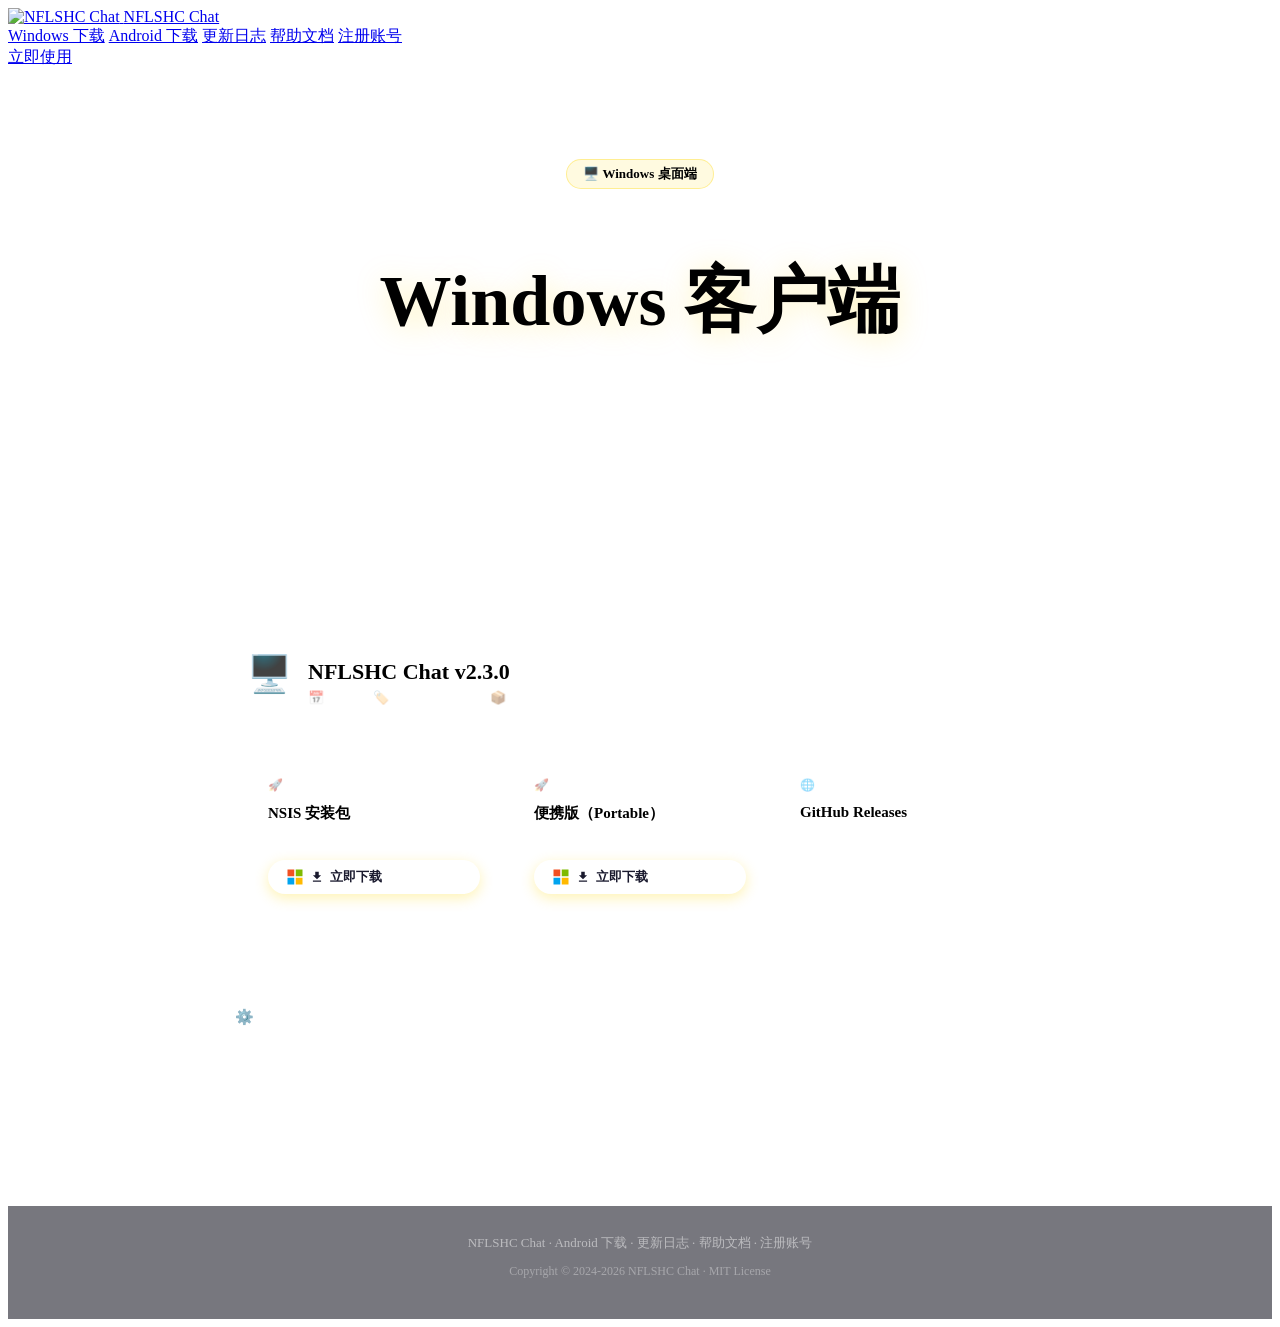
==== windows.html @ 5019d882 "Upload windows.html" ====
<!DOCTYPE html>
<html lang="zh-CN">
<head>
  <meta charset="UTF-8" />
  <meta name="viewport" content="width=device-width, initial-scale=1.0" />
  <title>Windows 客户端下载 - NFLSHC Chat</title>
  <link rel="stylesheet" href="styles.css" />
  <style>
    .page-hero {
      position: relative; z-index: 10;
      text-align: center; padding: calc(var(--nav-h) + 8vh) 24px 6vh;
      min-height: 60vh; display: flex; flex-direction: column; align-items: center; justify-content: center;
    }
    .page-badge { display: inline-block; background: rgba(255,215,0,0.12); border: 1px solid rgba(255,215,0,0.35); color: var(--gold); font-size: 13px; font-weight: 600; padding: 5px 16px; border-radius: 999px; margin-bottom: 16px; }
    .page-hero h1 { font-size: clamp(36px, 6vw, 72px); font-weight: 800; color: var(--gold); text-shadow: 0 4px 30px rgba(255,215,0,0.25); margin-bottom: 12px; }
    .page-hero p { font-size: clamp(14px, 1.8vw, 18px); color: rgba(255,255,255,0.75); max-width: 560px; line-height: 1.7; }
    .version-line { font-size: 13px; color: rgba(255,255,255,0.5); margin-top: 10px; }

    .dl-section { position: relative; z-index: 10; max-width: 860px; margin: 0 auto; padding: 0 24px 80px; }
    .dl-version-card {
      background: rgba(255,255,255,0.06); border: 1px solid rgba(255,255,255,0.12);
      border-radius: 20px; padding: 32px 36px; margin-bottom: 24px;
      backdrop-filter: blur(8px);
    }
    .ver-header { display: flex; align-items: center; gap: 16px; margin-bottom: 24px; padding-bottom: 24px; border-bottom: 1px solid rgba(255,255,255,0.08); }
    .ver-badge { font-size: 36px; }
    .ver-title h2 { font-size: 22px; font-weight: 700; margin-bottom: 4px; }
    .ver-title .ver-meta { font-size: 13px; color: rgba(255,255,255,0.5); }
    .ver-title .ver-meta span { margin-right: 16px; }

    .dl-row { display: flex; flex-wrap: wrap; gap: 12px; align-items: stretch; }
    .dl-option {
      flex: 1; min-width: 200px;
      background: rgba(255,255,255,0.06); border: 1px solid rgba(255,255,255,0.1);
      border-radius: 14px; padding: 20px 20px; display: flex; flex-direction: column; gap: 10px;
      transition: border-color .2s, transform .2s;
    }
    .dl-option:hover { border-color: rgba(255,215,0,0.4); transform: translateY(-2px); }
    .dl-option .opt-label { font-size: 12px; color: rgba(255,255,255,0.45); text-transform: uppercase; letter-spacing: 0.5px; }
    .dl-option .opt-name { font-size: 15px; font-weight: 700; }
    .dl-option .opt-size { font-size: 12px; color: rgba(255,255,255,0.5); }
    .dl-option .dl-link {
      margin-top: auto; display: inline-flex; align-items: center; gap: 6px;
      font-size: 13px; font-weight: 700; padding: 8px 18px; border-radius: 999px;
      background: linear-gradient(135deg, var(--gold) 0%, var(--orange) 100%); color: #1a1a2e;
      text-decoration: none; box-shadow: 0 4px 14px rgba(255,215,0,0.3);
      transition: transform .15s, box-shadow .2s;
    }
    .dl-option .dl-link:hover { transform: translateY(-1px); box-shadow: 0 6px 20px rgba(255,215,0,0.5); }
    .dl-option .dl-link.secondary { background: rgba(255,255,255,0.1); color: #fff; box-shadow: none; border: 1px solid rgba(255,255,255,0.2); }
    .dl-option .dl-link.secondary:hover { background: rgba(255,255,255,0.15); }

    .requirements { background: rgba(255,255,255,0.04); border: 1px solid rgba(255,255,255,0.08); border-radius: 14px; padding: 20px 24px; margin-top: 24px; }
    .requirements h3 { font-size: 15px; font-weight: 700; margin-bottom: 12px; color: rgba(255,255,255,0.9); }
    .req-grid { display: grid; grid-template-columns: repeat(auto-fill, minmax(160px, 1fr)); gap: 12px; }
    .req-item { font-size: 13px; color: rgba(255,255,255,0.65); display: flex; align-items: center; gap: 8px; }
    .req-item::before { content: '✓'; color: var(--gold); font-weight: 700; }
  </style>
</head>
<body class="page-windows">
  <div class="aurora" aria-hidden="true">
    <span class="blob blob-1"></span><span class="blob blob-2"></span>
    <span class="blob blob-3"></span><span class="blob blob-4"></span><span class="blob blob-5"></span>
    <span class="raster"></span>
  </div>

  <header class="navbar">
    <div class="nav-inner">
      <a class="brand" href="index.html">
        <img src="https://cdn.luogu.com.cn/upload/image_hosting/5rdb3c08.png" alt="NFLSHC Chat" class="brand-logo" />
        <span class="brand-word">NFLSHC Chat</span>
      </a>
      <nav class="menu">
        <a href="windows.html" class="active">Windows 下载</a>
        <a href="android.html">Android 下载</a>
        <a href="log.html">更新日志</a>
        <a href="https://help.nflshcchat.cc.cd" target="_blank">帮助文档</a>
        <a href="register.html">注册账号</a>
      </nav>
      <a class="nav-cta" href="https://nflshcchat.cc.cd/chat" target="_blank">立即使用</a>
    </div>
  </header>

  <div class="page-hero">
    <div class="page-badge">🖥️ Windows 桌面端</div>
    <h1>Windows 客户端</h1>
    <p>基于 Electron 构建的原生 Windows 桌面客户端，支持 NSIS 安装版和便携版，即装即用，界面美观，性能高效。</p>
    <p class="version-line">当前版本：NFLSHC Chat v2.3.0 · 2026 · 64位</p>
  </div>

  <div class="dl-section">
    <div class="dl-version-card">
      <div class="ver-header">
        <span class="ver-badge">🖥️</span>
        <div class="ver-title">
          <h2>NFLSHC Chat v2.3.0</h2>
          <div class="ver-meta">
            <span>📅 2026</span>
            <span>🏷️ 64位 Windows</span>
            <span>📦 Electron</span>
          </div>
        </div>
      </div>

      <div class="dl-row">
        <div class="dl-option">
          <div class="opt-label">🚀 快速通道</div>
          <div class="opt-name">NSIS 安装包</div>
          <div class="opt-size">推荐安装，稳定更新</div>
          <a class="dl-link" href="https://feishu.doubao.com/drive/file/GvrObo7qToNup4x9EE0c8kKlnEg" target="_blank">
            <svg viewBox="0 0 24 24" width="18" height="18" aria-hidden="true" style="flex-shrink:0"><rect x="2" y="2" width="9" height="9" fill="#F25022"/><rect x="13" y="2" width="9" height="9" fill="#7FBA00"/><rect x="2" y="13" width="9" height="9" fill="#00A4EF"/><rect x="13" y="13" width="9" height="9" fill="#FFB900"/></svg>
            <svg viewBox="0 0 24 24" width="14" height="14" fill="currentColor"><path d="M19 9h-4V3H9v6H5l7 7 7-7zM5 18v2h14v-2H5z"/></svg>
            立即下载
          </a>
        </div>
        <div class="dl-option">
          <div class="opt-label">🚀 快速通道</div>
          <div class="opt-name">便携版（Portable）</div>
          <div class="opt-size">无需安装，U盘随身</div>
          <a class="dl-link" href="https://feishu.doubao.com/drive/file/SgW2bMUrXopYW1xGr7IcnCtrnbe" target="_blank">
            <svg viewBox="0 0 24 24" width="18" height="18" aria-hidden="true" style="flex-shrink:0"><rect x="2" y="2" width="9" height="9" fill="#F25022"/><rect x="13" y="2" width="9" height="9" fill="#7FBA00"/><rect x="2" y="13" width="9" height="9" fill="#00A4EF"/><rect x="13" y="13" width="9" height="9" fill="#FFB900"/></svg>
            <svg viewBox="0 0 24 24" width="14" height="14" fill="currentColor"><path d="M19 9h-4V3H9v6H5l7 7 7-7zM5 18v2h14v-2H5z"/></svg>
            立即下载
          </a>
        </div>
        <div class="dl-option">
          <div class="opt-label">🌐 官方通道</div>
          <div class="opt-name">GitHub Releases</div>
          <div class="opt-size">最新版本，开源透明</div>
          <a class="dl-link secondary" href="https://github.com/user-henry/nflshcchat-windows/releases/tag/v2.3.0" target="_blank">
            <svg viewBox="0 0 24 24" width="14" height="14" fill="currentColor"><path d="M12 2C6.48 2 2 6.48 2 12s4.48 10 10 10 10-4.48 10-10S17.52 2 12 2zm-1 17.93c-3.95-.49-7-3.85-7-7.93 0-.62.08-1.21.21-1.79L9 15v1c0 1.1.9 2 2 2v1.93z"/></svg>
            访问 GitHub
          </a>
        </div>
      </div>
    </div>

    <div class="requirements">
      <h3>⚙️ 系统要求</h3>
      <div class="req-grid">
        <div class="req-item">Windows 10 及以上版本</div>
        <div class="req-item">64 位处理器（x64）</div>
        <div class="req-item">至少 4 GB 可用内存</div>
        <div class="req-item">至少 200 MB 可用磁盘空间</div>
        <div class="req-item">互联网连接（用于数据同步）</div>
        <div class="req-item">NFLSHC Chat 账号（用于登录认证）</div>
      </div>
    </div>
  </div>

  <footer class="footer" style="position:relative;z-index:10;padding:28px 24px;text-align:center;background:rgba(8,8,20,0.55);">
    <div style="max-width:1100px;margin:0 auto;">
      <div style="font-size:13px;color:rgba(255,255,255,0.5);margin-bottom:10px;">
        <a href="index.html" style="color:var(--gold-light);text-decoration:none;">NFLSHC Chat</a> ·
        <a href="android.html" style="color:rgba(255,255,255,0.5);text-decoration:none;">Android 下载</a> ·
        <a href="log.html" style="color:rgba(255,255,255,0.5);text-decoration:none;">更新日志</a> ·
        <a href="https://help.nflshcchat.cc.cd" target="_blank" style="color:rgba(255,255,255,0.5);text-decoration:none;">帮助文档</a> ·
        <a href="register.html" style="color:rgba(255,255,255,0.5);text-decoration:none;">注册账号</a>
      </div>
      <p style="font-size:12px;color:rgba(255,255,255,0.35);">Copyright © 2024-2026 NFLSHC Chat · MIT License</p>
    </div>
  </footer>
  <script src="script.js"></script>
</body>
</html>
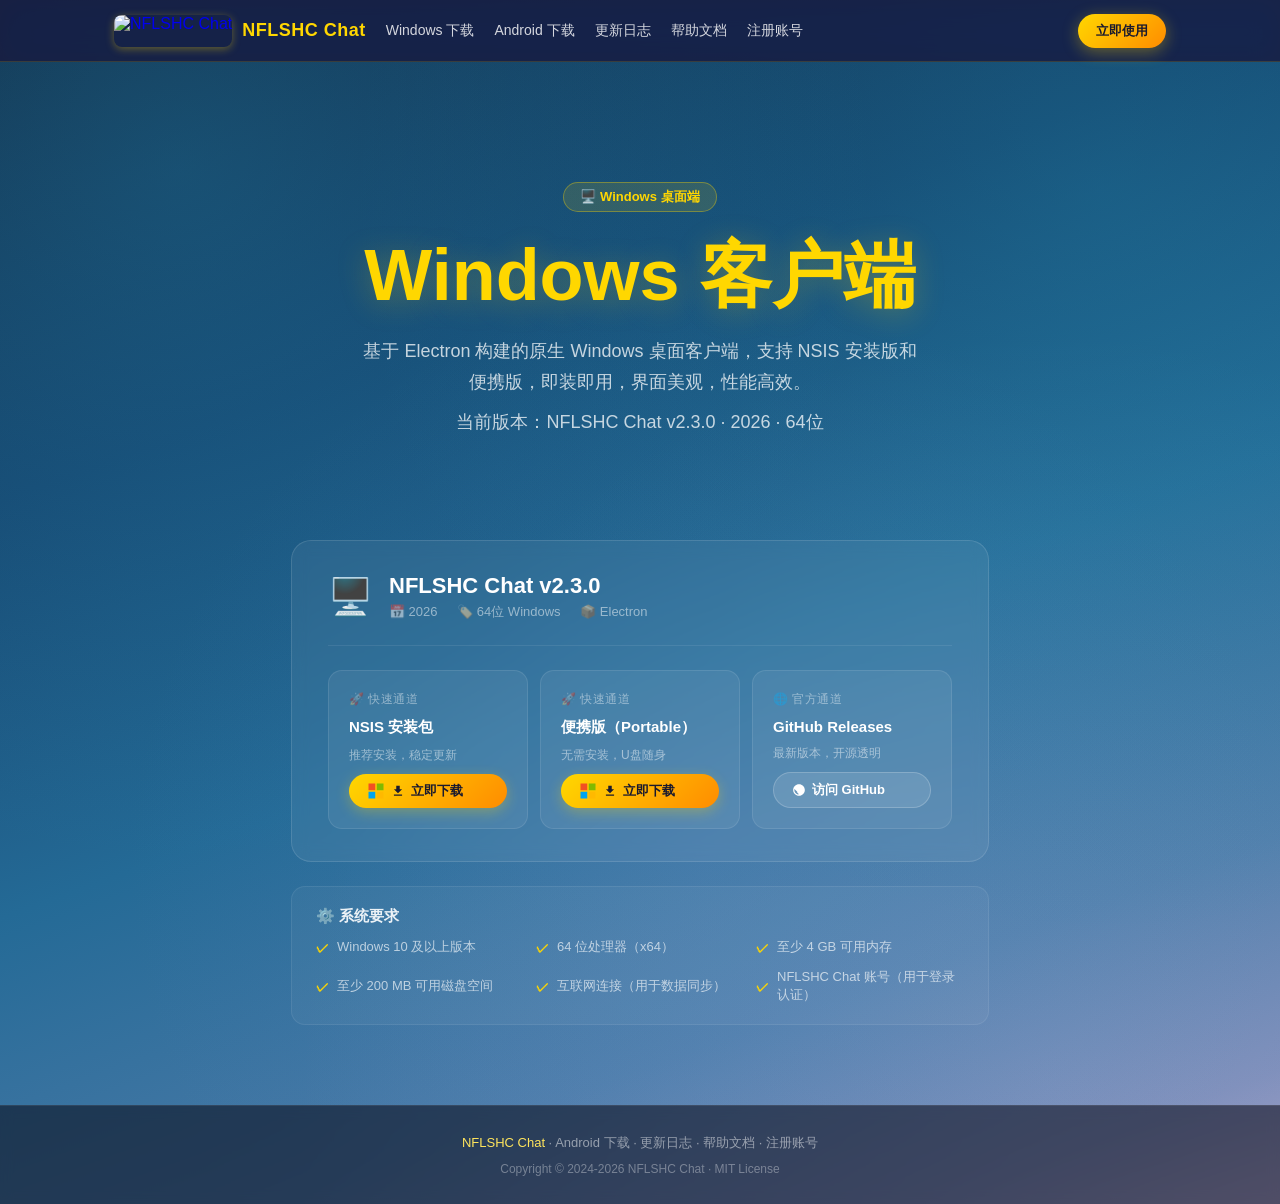
==== commit 6c05bb71: "Update windows.html (download links -> feishu latest)" ====
--- a/windows.html
+++ b/windows.html
@@ -107,7 +107,7 @@
           <div class="opt-label">🚀 快速通道</div>
           <div class="opt-name">NSIS 安装包</div>
           <div class="opt-size">推荐安装，稳定更新</div>
-          <a class="dl-link" href="https://feishu.doubao.com/drive/file/GvrObo7qToNup4x9EE0c8kKlnEg" target="_blank">
+          <a class="dl-link" href="https://feishu.doubao.com/drive/file/QZMpbZ6PVoZUr1xkyPrcOxY1nkc" target="_blank">
             <svg viewBox="0 0 24 24" width="18" height="18" aria-hidden="true" style="flex-shrink:0"><rect x="2" y="2" width="9" height="9" fill="#F25022"/><rect x="13" y="2" width="9" height="9" fill="#7FBA00"/><rect x="2" y="13" width="9" height="9" fill="#00A4EF"/><rect x="13" y="13" width="9" height="9" fill="#FFB900"/></svg>
             <svg viewBox="0 0 24 24" width="14" height="14" fill="currentColor"><path d="M19 9h-4V3H9v6H5l7 7 7-7zM5 18v2h14v-2H5z"/></svg>
             立即下载
@@ -117,7 +117,7 @@
           <div class="opt-label">🚀 快速通道</div>
           <div class="opt-name">便携版（Portable）</div>
           <div class="opt-size">无需安装，U盘随身</div>
-          <a class="dl-link" href="https://feishu.doubao.com/drive/file/SgW2bMUrXopYW1xGr7IcnCtrnbe" target="_blank">
+          <a class="dl-link" href="https://feishu.doubao.com/drive/file/MGg8bJBdwoOH1YxjBStcY2UDnGf" target="_blank">
             <svg viewBox="0 0 24 24" width="18" height="18" aria-hidden="true" style="flex-shrink:0"><rect x="2" y="2" width="9" height="9" fill="#F25022"/><rect x="13" y="2" width="9" height="9" fill="#7FBA00"/><rect x="2" y="13" width="9" height="9" fill="#00A4EF"/><rect x="13" y="13" width="9" height="9" fill="#FFB900"/></svg>
             <svg viewBox="0 0 24 24" width="14" height="14" fill="currentColor"><path d="M19 9h-4V3H9v6H5l7 7 7-7zM5 18v2h14v-2H5z"/></svg>
             立即下载
--- a/styles.css
+++ b/styles.css
@@ -0,0 +1,292 @@
+:root {
+  --gold: #ffd700;
+  --gold-dark: #e6b800;
+  --gold-light: #ffe55c;
+  --orange: #ff8c00;
+  --nav-h: 62px;
+  --maxw: 1100px;
+  --text: #ffffff;
+  --text-muted: rgba(255,255,255,0.75);
+  --card-bg: rgba(255,255,255,0.1);
+  --card-border: rgba(255,255,255,0.15);
+  --font: -apple-system, BlinkMacSystemFont, "Segoe UI", Roboto, "PingFang SC", "Microsoft YaHei", sans-serif;
+}
+*{ box-sizing: border-box; margin: 0; padding: 0; }
+
+html { min-height: 100%; }
+
+body{
+  font-family: var(--font);
+  color: var(--text);
+  min-height: 100vh;
+  overflow-x: hidden;
+  position: relative;
+  display: flex;
+  flex-direction: column;
+  /* 单一极光渐变背景：线性渐变 + 几处柔和径向光晕，整体固定不滚动，避免与文本框错位 */
+  background:
+    radial-gradient(circle at 12% 16%, rgba(255,215,0,0.10), transparent 42%),
+    radial-gradient(circle at 88% 12%, rgba(40,170,210,0.22), transparent 48%),
+    radial-gradient(circle at 60% 68%, rgba(126,120,187,0.18), transparent 52%),
+    radial-gradient(circle at 84% 92%, rgba(204,172,177,0.20), transparent 50%),
+    linear-gradient(160deg, #16233f 0%, #1d4e89 28%, #2a6fa0 52%, #5a6aa8 76%, #8a7ab0 90%, #b0a0c0 100%);
+}
+
+/* 各页面极光色调略有差异，但均为同一套极光主题、单一背景层 */
+body.page-windows{
+  background:
+    radial-gradient(circle at 14% 14%, rgba(40,170,210,0.22), transparent 46%),
+    radial-gradient(circle at 86% 16%, rgba(30,144,176,0.26), transparent 50%),
+    radial-gradient(circle at 55% 72%, rgba(90,140,200,0.16), transparent 52%),
+    radial-gradient(circle at 82% 90%, rgba(170,190,220,0.18), transparent 50%),
+    linear-gradient(160deg, #122a44 0%, #16456e 30%, #246a96 55%, #4a7aa8 78%, #7a8ab8 92%, #a8a0c8 100%);
+}
+body.page-android{
+  background:
+    radial-gradient(circle at 14% 16%, rgba(126,120,187,0.24), transparent 46%),
+    radial-gradient(circle at 86% 14%, rgba(138,120,200,0.22), transparent 50%),
+    radial-gradient(circle at 58% 70%, rgba(180,150,216,0.16), transparent 52%),
+    radial-gradient(circle at 82% 90%, rgba(204,172,200,0.18), transparent 50%),
+    linear-gradient(160deg, #1c1a3a 0%, #2d3a7a 30%, #4a5aa8 52%, #6a6ab0 74%, #8a7ab8 90%, #b0a0c8 100%);
+}
+body.page-log{
+  background:
+    radial-gradient(circle at 12% 16%, rgba(40,120,200,0.22), transparent 46%),
+    radial-gradient(circle at 88% 14%, rgba(90,120,200,0.20), transparent 50%),
+    radial-gradient(circle at 56% 70%, rgba(126,120,187,0.18), transparent 52%),
+    radial-gradient(circle at 84% 90%, rgba(180,170,216,0.18), transparent 50%),
+    linear-gradient(160deg, #161d38 0%, #22356a 30%, #3a5a9c 54%, #5a6aa8 76%, #8a7ab0 90%, #aaa0c8 100%);
+}
+body.page-register{
+  background:
+    radial-gradient(circle at 12% 16%, rgba(255,215,0,0.10), transparent 42%),
+    radial-gradient(circle at 88% 12%, rgba(40,170,210,0.20), transparent 48%),
+    radial-gradient(circle at 60% 68%, rgba(126,120,187,0.16), transparent 52%),
+    radial-gradient(circle at 84% 92%, rgba(204,172,177,0.18), transparent 50%),
+    linear-gradient(160deg, #16223f 0%, #1d4e89 30%, #2a6fa0 54%, #5a6aa8 78%, #8a7ab0 92%, #b0a0c0 100%);
+}
+
+/* ===== Aurora animated background ===== */
+/* 第二层浮动光斑已废弃：背景统一烘焙进 body，避免与文本框错位 */
+.aurora{ display: none; }
+.blob{
+  position: absolute; border-radius: 50%;
+  filter: blur(80px); opacity: .45;
+  mix-blend-mode: screen;
+  animation: drift 20s ease-in-out infinite alternate;
+}
+.blob-1{ width: 50vw; height: 50vw; left: -10vw; top: -8vw;
+  background: radial-gradient(circle, rgba(255,215,0,0.7) 0%, rgba(255,140,0,0) 70%); animation-delay: 0s; }
+.blob-2{ width: 42vw; height: 42vw; right: -8vw; top: 2vw;
+  background: radial-gradient(circle, rgba(30,144,176,0.6) 0%, rgba(30,144,176,0) 70%); animation-delay: -5s; }
+.blob-3{ width: 46vw; height: 46vw; left: 20vw; top: 18vw;
+  background: radial-gradient(circle, rgba(85,136,204,0.55) 0%, rgba(85,136,204,0) 70%); animation-delay: -10s; }
+.blob-4{ width: 40vw; height: 40vw; right: 10vw; bottom: -4vw;
+  background: radial-gradient(circle, rgba(126,120,187,0.55) 0%, rgba(126,120,187,0) 70%); animation-delay: -15s; }
+.blob-5{ width: 44vw; height: 44vw; left: -6vw; bottom: 4vw;
+  background: radial-gradient(circle, rgba(204,172,177,0.55) 0%, rgba(204,172,177,0) 70%); animation-delay: -20s; }
+.raster{
+  position: absolute; inset: 0;
+  background: repeating-linear-gradient(90deg,
+    rgba(255,255,255,0.04) 0px, rgba(255,255,255,0.04) 1px,
+    rgba(0,0,0,0.03) 2px, rgba(0,0,0,0.03) 3px);
+  opacity: .7;
+}
+@keyframes drift{
+  from{ transform: translate3d(0,0,0) scale(1); }
+  to{ transform: translate3d(3vw,2vw,0) scale(1.1); }
+}
+
+/* ===== Navbar ===== */
+.navbar{
+  position: fixed; top: 0; left: 0; right: 0; height: var(--nav-h);
+  z-index: 20; display: flex; align-items: center;
+  background: rgba(26,26,62,0.82);
+  backdrop-filter: saturate(160%) blur(14px);
+  border-bottom: 1px solid rgba(255,215,0,0.15);
+}
+.nav-inner{
+  width: 100%; max-width: var(--maxw); margin: 0 auto;
+  padding: 0 24px; display: flex; align-items: center; gap: 20px;
+}
+.brand{ display: flex; align-items: center; gap: 10px; text-decoration: none; flex-shrink: 0; }
+.brand svg{ filter: drop-shadow(0 2px 8px rgba(255,215,0,0.4)); }
+.brand-logo{ height: 32px; width: auto; border-radius: 8px; box-shadow: 0 2px 8px rgba(255,215,0,0.35); }
+.brand-word{ font-size: 18px; font-weight: 800; color: var(--gold); letter-spacing: 0.5px; }
+
+.menu{ display: flex; align-items: center; gap: 20px; flex: 1; }
+.menu a{
+  font-size: 14px; font-weight: 500; color: rgba(255,255,255,0.82); text-decoration: none;
+  transition: color .2s; white-space: nowrap;
+}
+.menu a:hover{ color: var(--gold); }
+
+.nav-cta{
+  font-size: 13px; font-weight: 700; color: #1a1a2e; text-decoration: none;
+  background: linear-gradient(135deg, var(--gold) 0%, var(--orange) 100%);
+  padding: 8px 18px; border-radius: 999px;
+  box-shadow: 0 4px 16px rgba(255,215,0,0.35);
+  transition: transform .15s, box-shadow .2s; white-space: nowrap;
+}
+.nav-cta:hover{ transform: translateY(-1px); box-shadow: 0 6px 20px rgba(255,215,0,0.55); }
+
+/* ===== Hero ===== */
+.hero{
+  position: relative; z-index: 10; flex: 1;
+  display: flex; flex-direction: column; align-items: center; justify-content: center;
+  text-align: center; padding: calc(var(--nav-h) + 6vh) 24px 6vh;
+  min-height: 82vh;
+}
+.hero-badge{
+  display: inline-block;
+  background: rgba(255,215,0,0.15); border: 1px solid rgba(255,215,0,0.4);
+  color: var(--gold-light); font-size: 13px; font-weight: 600;
+  padding: 6px 18px; border-radius: 999px; margin-bottom: 20px;
+  letter-spacing: 0.5px;
+}
+.headline{
+  display: flex; flex-direction: column; align-items: center; gap: 4px;
+  font-weight: 800; line-height: 1.0; margin-bottom: 16px;
+  text-shadow: 0 4px 30px rgba(0,0,0,0.4);
+}
+.platform-name{ font-size: clamp(52px, 9vw, 108px); letter-spacing: 2px; color: var(--gold); }
+.tagline{ font-size: clamp(14px, 2vw, 20px); font-weight: 500; letter-spacing: 3px; margin-bottom: 16px; color: rgba(255,255,255,0.85); }
+.hero-desc{ font-size: clamp(14px, 1.5vw, 17px); max-width: 600px; color: rgba(255,255,255,0.75); line-height: 1.75; margin-bottom: 32px; }
+.hero-ctas{ display: flex; flex-wrap: wrap; gap: 12px; justify-content: center; margin-bottom: 20px; }
+.download-btn{
+  display: inline-flex; align-items: center; gap: 8px;
+  text-decoration: none; border-radius: 999px;
+  font-size: 15px; font-weight: 600; padding: 13px 28px;
+  transition: transform .15s, box-shadow .2s;
+}
+.download-btn.primary{
+  background: linear-gradient(135deg, var(--gold) 0%, var(--orange) 100%);
+  color: #1a1a2e; box-shadow: 0 6px 24px rgba(255,215,0,0.4);
+}
+.download-btn.primary:hover{ transform: translateY(-2px); box-shadow: 0 10px 32px rgba(255,215,0,0.6); }
+.download-btn.secondary{
+  background: rgba(255,255,255,0.12); color: #fff;
+  border: 1px solid rgba(255,255,255,0.25);
+  backdrop-filter: blur(6px);
+}
+.download-btn.secondary:hover{ background: rgba(255,255,255,0.2); transform: translateY(-2px); }
+.download-btn.outline{
+  background: transparent; color: var(--gold-light);
+  border: 1px solid rgba(255,215,0,0.35);
+}
+.download-btn.outline:hover{ background: rgba(255,215,0,0.08); transform: translateY(-2px); }
+.version{ font-size: 13px; color: rgba(255,255,255,0.5); }
+
+/* ===== Features ===== */
+.features{
+  position: relative; z-index: 10;
+  padding: 0 24px 72px; max-width: var(--maxw); margin: 0 auto; width: 100%;
+}
+.section-header{ text-align: center; margin-bottom: 40px; }
+.section-header h2{ font-size: clamp(24px, 3vw, 36px); font-weight: 700; margin-bottom: 8px; }
+.section-header p{ font-size: 16px; color: rgba(255,255,255,0.7); }
+.features-grid{ display: grid; grid-template-columns: repeat(auto-fill, minmax(260px, 1fr)); gap: 20px; }
+.feature-card{
+  background: rgba(255,255,255,0.07); border: 1px solid rgba(255,255,255,0.12);
+  border-radius: 16px; padding: 24px 22px;
+  backdrop-filter: blur(8px);
+  transition: transform .2s, background .2s, border-color .2s;
+}
+.feature-card:hover{ transform: translateY(-4px); background: rgba(255,255,255,0.11); border-color: rgba(255,215,0,0.3); }
+.feat-icon{ font-size: 28px; display: block; margin-bottom: 12px; }
+.feature-card h3{ font-size: 17px; font-weight: 700; margin-bottom: 8px; }
+.feature-card p{ font-size: 14px; color: rgba(255,255,255,0.7); line-height: 1.7; }
+
+/* ===== Downloads ===== */
+.downloads{
+  position: relative; z-index: 10;
+  padding: 0 24px 72px; max-width: var(--maxw); margin: 0 auto; width: 100%;
+}
+.download-grid{ display: grid; grid-template-columns: 1fr 1fr; gap: 24px; margin-bottom: 28px; }
+.dl-card{
+  background: rgba(255,255,255,0.08); border: 1px solid rgba(255,255,255,0.14);
+  border-radius: 20px; padding: 28px 26px;
+  backdrop-filter: blur(8px);
+  transition: transform .2s, border-color .2s;
+  display: flex; flex-direction: column; gap: 16px;
+}
+.dl-card:hover{ transform: translateY(-3px); border-color: rgba(255,215,0,0.35); }
+.dl-icon{ font-size: 40px; }
+.dl-info h3{ font-size: 20px; font-weight: 700; margin-bottom: 4px; }
+.dl-version{ font-size: 13px; color: rgba(255,255,255,0.6); margin-bottom: 8px; }
+.dl-channels{ display: flex; gap: 8px; flex-wrap: wrap; }
+.channel-tag{
+  font-size: 11px; font-weight: 600; padding: 3px 10px; border-radius: 999px;
+}
+.channel-tag.fast{ background: rgba(255,215,0,0.15); color: var(--gold-light); border: 1px solid rgba(255,215,0,0.3); }
+.dl-actions{ display: flex; flex-wrap: wrap; gap: 8px; margin-top: auto; }
+.dl-btn{
+  display: inline-flex; align-items: center; gap: 6px;
+  font-size: 13px; font-weight: 600; padding: 9px 18px; border-radius: 999px;
+  text-decoration: none; transition: transform .15s, box-shadow .2s;
+}
+.dl-btn.gold{ background: linear-gradient(135deg, var(--gold) 0%, var(--orange) 100%); color: #1a1a2e; box-shadow: 0 4px 14px rgba(255,215,0,0.3); }
+.dl-btn.gold:hover{ transform: translateY(-1px); box-shadow: 0 6px 20px rgba(255,215,0,0.5); }
+.dl-btn.outline{ background: rgba(255,255,255,0.1); color: #fff; border: 1px solid rgba(255,255,255,0.2); }
+.dl-btn.outline:hover{ background: rgba(255,255,255,0.16); }
+.dl-btn.ghost{ background: transparent; color: rgba(255,255,255,0.6); border: 1px solid rgba(255,255,255,0.1); }
+.dl-btn.ghost:hover{ color: rgba(255,255,255,0.9); border-color: rgba(255,255,255,0.25); }
+
+.dl-official{
+  background: rgba(255,255,255,0.05); border: 1px solid rgba(255,255,255,0.1);
+  border-radius: 16px; padding: 20px 24px;
+}
+.dl-official h4{ font-size: 15px; font-weight: 700; margin-bottom: 12px; color: rgba(255,255,255,0.9); }
+.official-links{ display: flex; flex-wrap: wrap; gap: 8px 20px; }
+.official-links a{
+  font-size: 13px; color: var(--gold-light); text-decoration: none;
+  display: flex; align-items: center; gap: 5px;
+}
+.official-links a:hover{ text-decoration: underline; }
+
+/* ===== Community ===== */
+.community{ position: relative; z-index: 10; padding: 0 24px 72px; max-width: var(--maxw); margin: 0 auto; width: 100%; }
+.qr-grid{ display: grid; grid-template-columns: 1fr 1fr; gap: 24px; max-width: 600px; margin: 0 auto; }
+.qr-card{
+  background: rgba(255,255,255,0.08); border: 1px solid rgba(255,255,255,0.14);
+  border-radius: 20px; padding: 28px 24px; text-align: center;
+  backdrop-filter: blur(8px); transition: transform .2s, border-color .2s;
+}
+.qr-card:hover{ transform: translateY(-3px); border-color: rgba(255,215,0,0.3); }
+.qr-img-wrap{ margin-bottom: 16px; }
+.qr-img-wrap img{ width: 140px; height: 140px; border-radius: 12px; border: 2px solid rgba(255,255,255,0.15); object-fit: cover; background: #fff; }
+.qr-card h3{ font-size: 17px; font-weight: 700; margin-bottom: 6px; }
+.qr-card p{ font-size: 13px; color: rgba(255,255,255,0.65); }
+
+/* ===== Tech Banner ===== */
+.tech-banner{
+  position: relative; z-index: 10;
+  background: rgba(0,0,0,0.18); border-top: 1px solid rgba(255,255,255,0.08);
+  border-bottom: 1px solid rgba(255,255,255,0.08);
+  padding: 28px 24px; text-align: center;
+}
+.tech-inner{ display: flex; flex-wrap: wrap; justify-content: center; align-items: center; gap: 8px; margin-bottom: 10px; }
+.tech-tag{ font-size: 14px; font-weight: 600; color: rgba(255,255,255,0.9); }
+.tech-sep{ color: rgba(255,215,0,0.5); font-size: 16px; font-weight: 700; }
+.tech-caption{ font-size: 13px; color: rgba(255,255,255,0.45); }
+
+/* ===== Footer ===== */
+.footer{ position: relative; z-index: 10; padding: 28px 24px 32px; background: rgba(10,10,26,0.5); backdrop-filter: blur(6px); border-top: 1px solid rgba(255,255,255,0.08); }
+.foot-inner{ max-width: var(--maxw); margin: 0 auto; text-align: center; }
+.foot-brand{ display: flex; align-items: center; justify-content: center; gap: 10px; font-size: 15px; font-weight: 600; margin-bottom: 16px; color: rgba(255,255,255,0.85); }
+.foot-logo{ font-size: 20px; }
+.foot-links{ display: flex; flex-wrap: wrap; justify-content: center; gap: 6px 20px; margin-bottom: 14px; }
+.foot-links a{ font-size: 13px; color: rgba(255,255,255,0.6); text-decoration: none; }
+.foot-links a:hover{ color: var(--gold-light); }
+.copyright{ font-size: 12px; color: rgba(255,255,255,0.4); }
+
+/* ===== Responsive ===== */
+@media (max-width: 768px){
+  .menu{ gap: 12px; overflow-x: auto; flex: 1; }
+  .menu a{ font-size: 13px; }
+  .nav-cta{ display: none; }
+  .download-grid, .qr-grid{ grid-template-columns: 1fr; }
+  .hero-ctas{ flex-direction: column; align-items: center; }
+  .dl-actions{ flex-direction: column; }
+  .dl-btn{ justify-content: center; }
+}
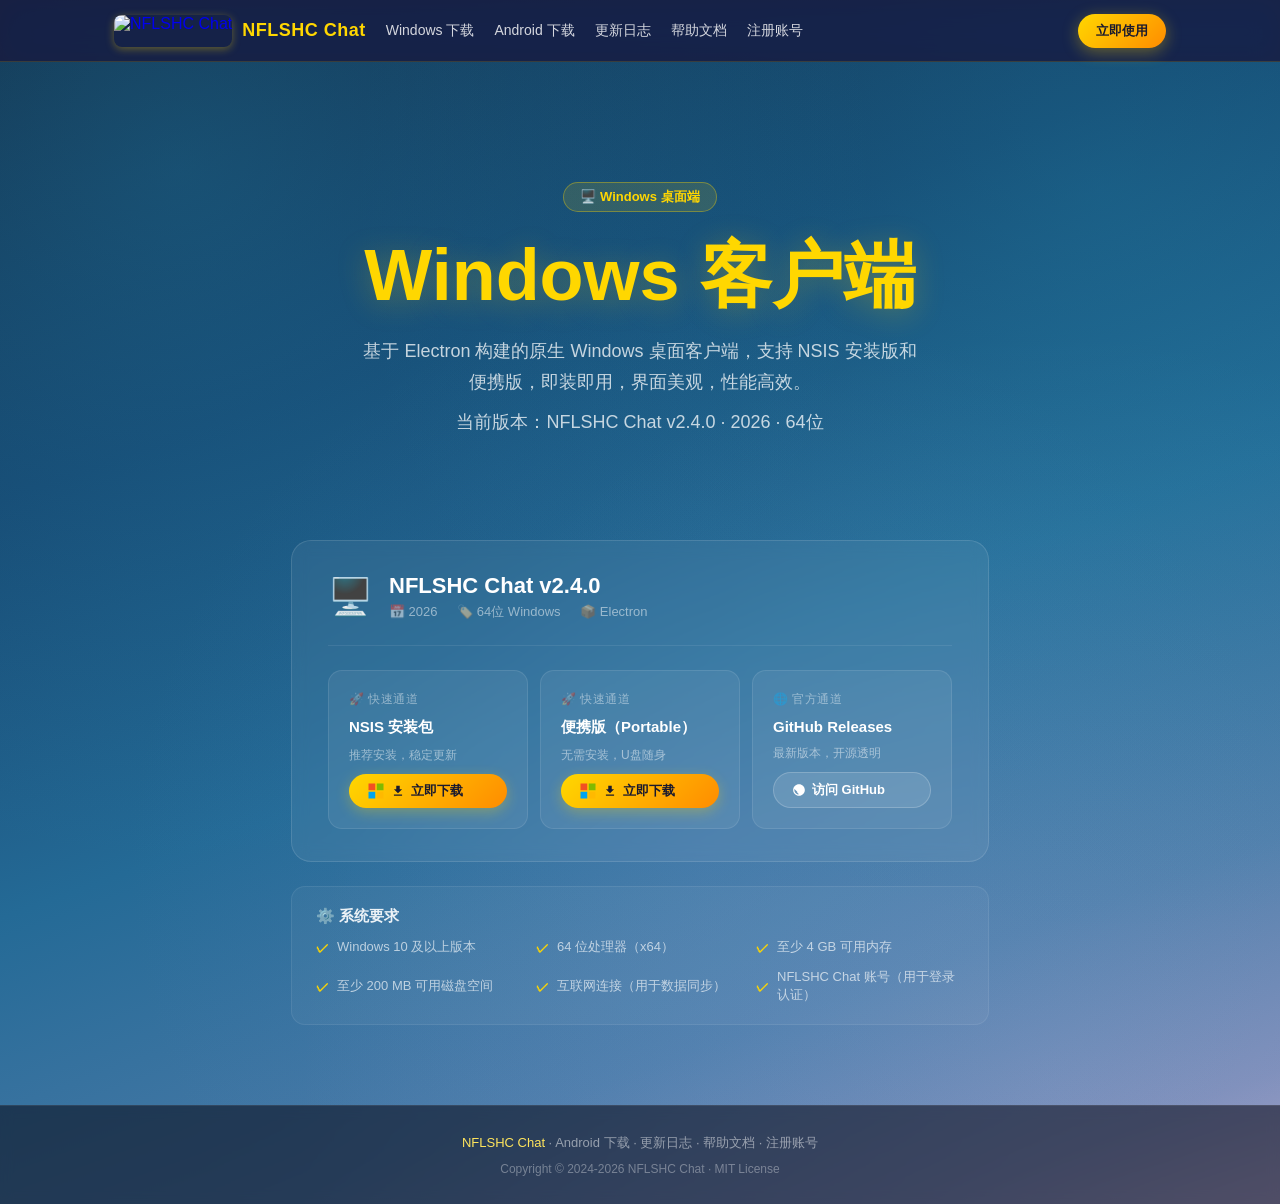
==== commit c415d401: "chore: update Windows download links to v2.4.0 (feishu + GitHub)" ====
--- a/windows.html
+++ b/windows.html
@@ -85,7 +85,7 @@
     <div class="page-badge">🖥️ Windows 桌面端</div>
     <h1>Windows 客户端</h1>
     <p>基于 Electron 构建的原生 Windows 桌面客户端，支持 NSIS 安装版和便携版，即装即用，界面美观，性能高效。</p>
-    <p class="version-line">当前版本：NFLSHC Chat v2.3.0 · 2026 · 64位</p>
+    <p class="version-line">当前版本：NFLSHC Chat v2.4.0 · 2026 · 64位</p>
   </div>
 
   <div class="dl-section">
@@ -93,7 +93,7 @@
       <div class="ver-header">
         <span class="ver-badge">🖥️</span>
         <div class="ver-title">
-          <h2>NFLSHC Chat v2.3.0</h2>
+          <h2>NFLSHC Chat v2.4.0</h2>
           <div class="ver-meta">
             <span>📅 2026</span>
             <span>🏷️ 64位 Windows</span>
@@ -107,7 +107,7 @@
           <div class="opt-label">🚀 快速通道</div>
           <div class="opt-name">NSIS 安装包</div>
           <div class="opt-size">推荐安装，稳定更新</div>
-          <a class="dl-link" href="https://feishu.doubao.com/drive/file/QZMpbZ6PVoZUr1xkyPrcOxY1nkc" target="_blank">
+          <a class="dl-link" href="https://feishu.doubao.com/drive/file/YKvDbAhSVoR2QLxKnxdcL88nneb" target="_blank">
             <svg viewBox="0 0 24 24" width="18" height="18" aria-hidden="true" style="flex-shrink:0"><rect x="2" y="2" width="9" height="9" fill="#F25022"/><rect x="13" y="2" width="9" height="9" fill="#7FBA00"/><rect x="2" y="13" width="9" height="9" fill="#00A4EF"/><rect x="13" y="13" width="9" height="9" fill="#FFB900"/></svg>
             <svg viewBox="0 0 24 24" width="14" height="14" fill="currentColor"><path d="M19 9h-4V3H9v6H5l7 7 7-7zM5 18v2h14v-2H5z"/></svg>
             立即下载
@@ -117,7 +117,7 @@
           <div class="opt-label">🚀 快速通道</div>
           <div class="opt-name">便携版（Portable）</div>
           <div class="opt-size">无需安装，U盘随身</div>
-          <a class="dl-link" href="https://feishu.doubao.com/drive/file/MGg8bJBdwoOH1YxjBStcY2UDnGf" target="_blank">
+          <a class="dl-link" href="https://feishu.doubao.com/drive/file/DxIabiWbCoDdHOxBH0OcBfvynwh" target="_blank">
             <svg viewBox="0 0 24 24" width="18" height="18" aria-hidden="true" style="flex-shrink:0"><rect x="2" y="2" width="9" height="9" fill="#F25022"/><rect x="13" y="2" width="9" height="9" fill="#7FBA00"/><rect x="2" y="13" width="9" height="9" fill="#00A4EF"/><rect x="13" y="13" width="9" height="9" fill="#FFB900"/></svg>
             <svg viewBox="0 0 24 24" width="14" height="14" fill="currentColor"><path d="M19 9h-4V3H9v6H5l7 7 7-7zM5 18v2h14v-2H5z"/></svg>
             立即下载
@@ -127,7 +127,7 @@
           <div class="opt-label">🌐 官方通道</div>
           <div class="opt-name">GitHub Releases</div>
           <div class="opt-size">最新版本，开源透明</div>
-          <a class="dl-link secondary" href="https://github.com/user-henry/nflshcchat-windows/releases/tag/v2.3.0" target="_blank">
+          <a class="dl-link secondary" href="https://github.com/user-henry/nflshcchat-windows/releases/tag/v2.4.0" target="_blank">
             <svg viewBox="0 0 24 24" width="14" height="14" fill="currentColor"><path d="M12 2C6.48 2 2 6.48 2 12s4.48 10 10 10 10-4.48 10-10S17.52 2 12 2zm-1 17.93c-3.95-.49-7-3.85-7-7.93 0-.62.08-1.21.21-1.79L9 15v1c0 1.1.9 2 2 2v1.93z"/></svg>
             访问 GitHub
           </a>
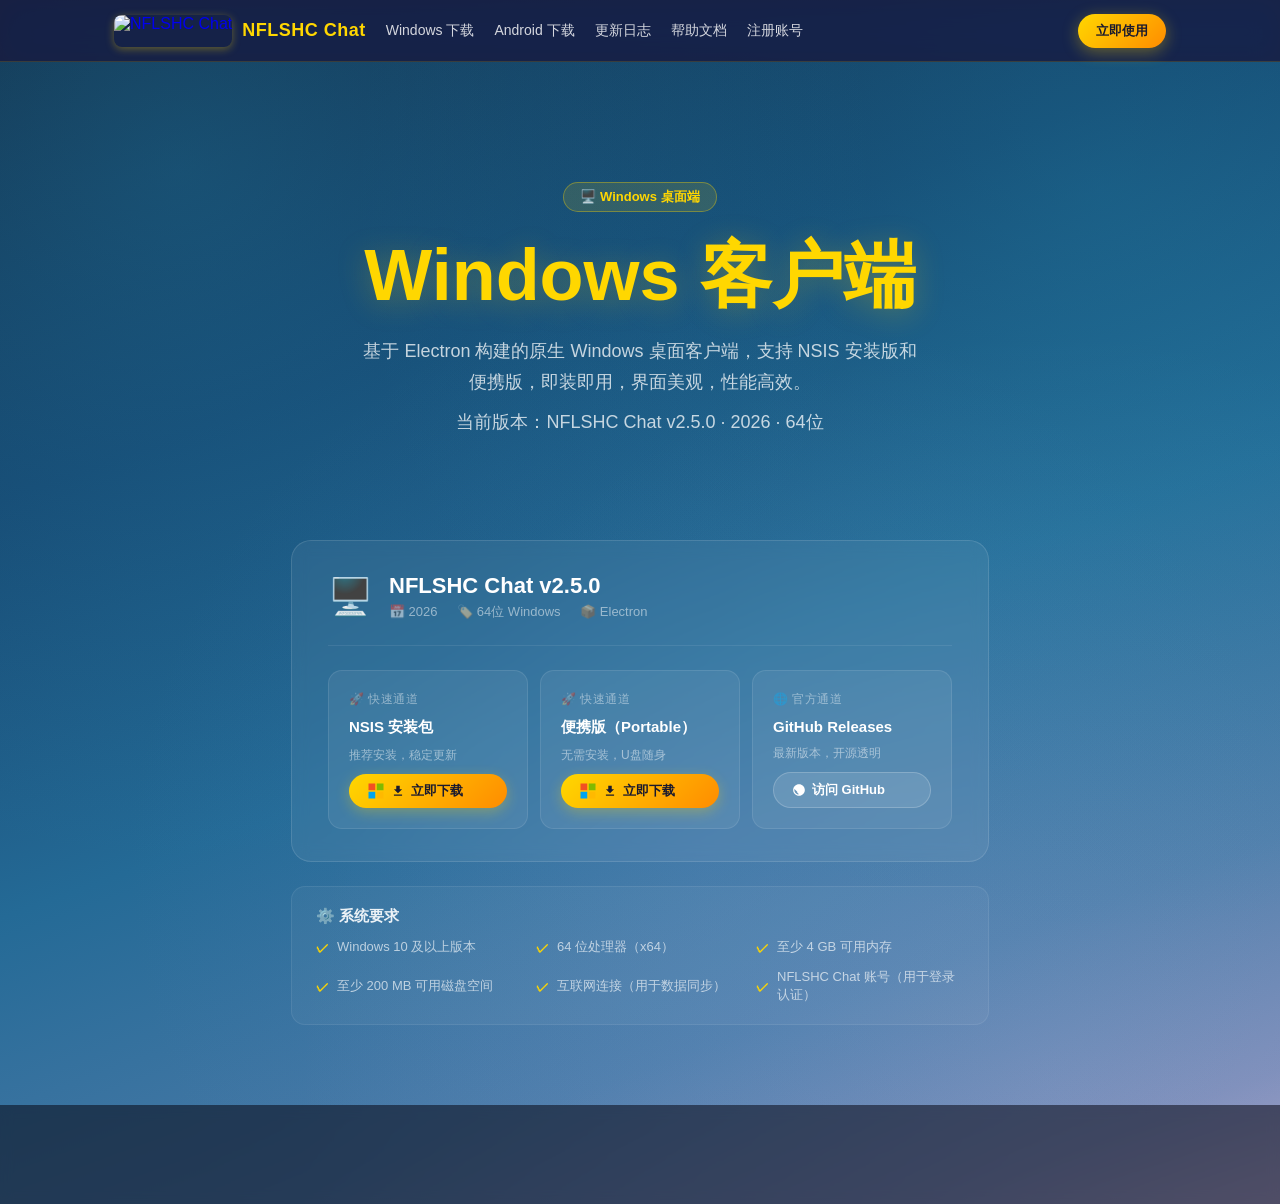
==== commit 2feafefb: "docs: Windows 页下载链接更新（飞书新链接 + v2.5.0）" ====
--- a/windows.html
+++ b/windows.html
@@ -85,7 +85,7 @@
     <div class="page-badge">🖥️ Windows 桌面端</div>
     <h1>Windows 客户端</h1>
     <p>基于 Electron 构建的原生 Windows 桌面客户端，支持 NSIS 安装版和便携版，即装即用，界面美观，性能高效。</p>
-    <p class="version-line">当前版本：NFLSHC Chat v2.4.0 · 2026 · 64位</p>
+    <p class="version-line">当前版本：NFLSHC Chat v2.5.0 · 2026 · 64位</p>
   </div>
 
   <div class="dl-section">
@@ -93,7 +93,7 @@
       <div class="ver-header">
         <span class="ver-badge">🖥️</span>
         <div class="ver-title">
-          <h2>NFLSHC Chat v2.4.0</h2>
+          <h2>NFLSHC Chat v2.5.0</h2>
           <div class="ver-meta">
             <span>📅 2026</span>
             <span>🏷️ 64位 Windows</span>
@@ -107,7 +107,7 @@
           <div class="opt-label">🚀 快速通道</div>
           <div class="opt-name">NSIS 安装包</div>
           <div class="opt-size">推荐安装，稳定更新</div>
-          <a class="dl-link" href="https://feishu.doubao.com/drive/file/YKvDbAhSVoR2QLxKnxdcL88nneb" target="_blank">
+          <a class="dl-link" href="https://feishu.doubao.com/drive/file/MgobbbNA3oGnzXxxYJUc9lRin2e" target="_blank">
             <svg viewBox="0 0 24 24" width="18" height="18" aria-hidden="true" style="flex-shrink:0"><rect x="2" y="2" width="9" height="9" fill="#F25022"/><rect x="13" y="2" width="9" height="9" fill="#7FBA00"/><rect x="2" y="13" width="9" height="9" fill="#00A4EF"/><rect x="13" y="13" width="9" height="9" fill="#FFB900"/></svg>
             <svg viewBox="0 0 24 24" width="14" height="14" fill="currentColor"><path d="M19 9h-4V3H9v6H5l7 7 7-7zM5 18v2h14v-2H5z"/></svg>
             立即下载
@@ -117,7 +117,7 @@
           <div class="opt-label">🚀 快速通道</div>
           <div class="opt-name">便携版（Portable）</div>
           <div class="opt-size">无需安装，U盘随身</div>
-          <a class="dl-link" href="https://feishu.doubao.com/drive/file/DxIabiWbCoDdHOxBH0OcBfvynwh" target="_blank">
+          <a class="dl-link" href="https://feishu.doubao.com/drive/file/KOt3bxx1co6cQzxmF3bc5ObenOf" target="_blank">
             <svg viewBox="0 0 24 24" width="18" height="18" aria-hidden="true" style="flex-shrink:0"><rect x="2" y="2" width="9" height="9" fill="#F25022"/><rect x="13" y="2" width="9" height="9" fill="#7FBA00"/><rect x="2" y="13" width="9" height="9" fill="#00A4EF"/><rect x="13" y="13" width="9" height="9" fill="#FFB900"/></svg>
             <svg viewBox="0 0 24 24" width="14" height="14" fill="currentColor"><path d="M19 9h-4V3H9v6H5l7 7 7-7zM5 18v2h14v-2H5z"/></svg>
             立即下载
@@ -127,7 +127,7 @@
           <div class="opt-label">🌐 官方通道</div>
           <div class="opt-name">GitHub Releases</div>
           <div class="opt-size">最新版本，开源透明</div>
-          <a class="dl-link secondary" href="https://github.com/user-henry/nflshcchat-windows/releases/tag/v2.4.0" target="_blank">
+          <a class="dl-link secondary" href="https://github.com/user-henry/nflshcchat-windows/releases/tag/v2.5.0" target="_blank">
             <svg viewBox="0 0 24 24" width="14" height="14" fill="currentColor"><path d="M12 2C6.48 2 2 6.48 2 12s4.48 10 10 10 10-4.48 10-10S17.52 2 12 2zm-1 17.93c-3.95-.49-7-3.85-7-7.93 0-.62.08-1.21.21-1.79L9 15v1c0 1.1.9 2 2 2v1.93z"/></svg>
             访问 GitHub
           </a>
